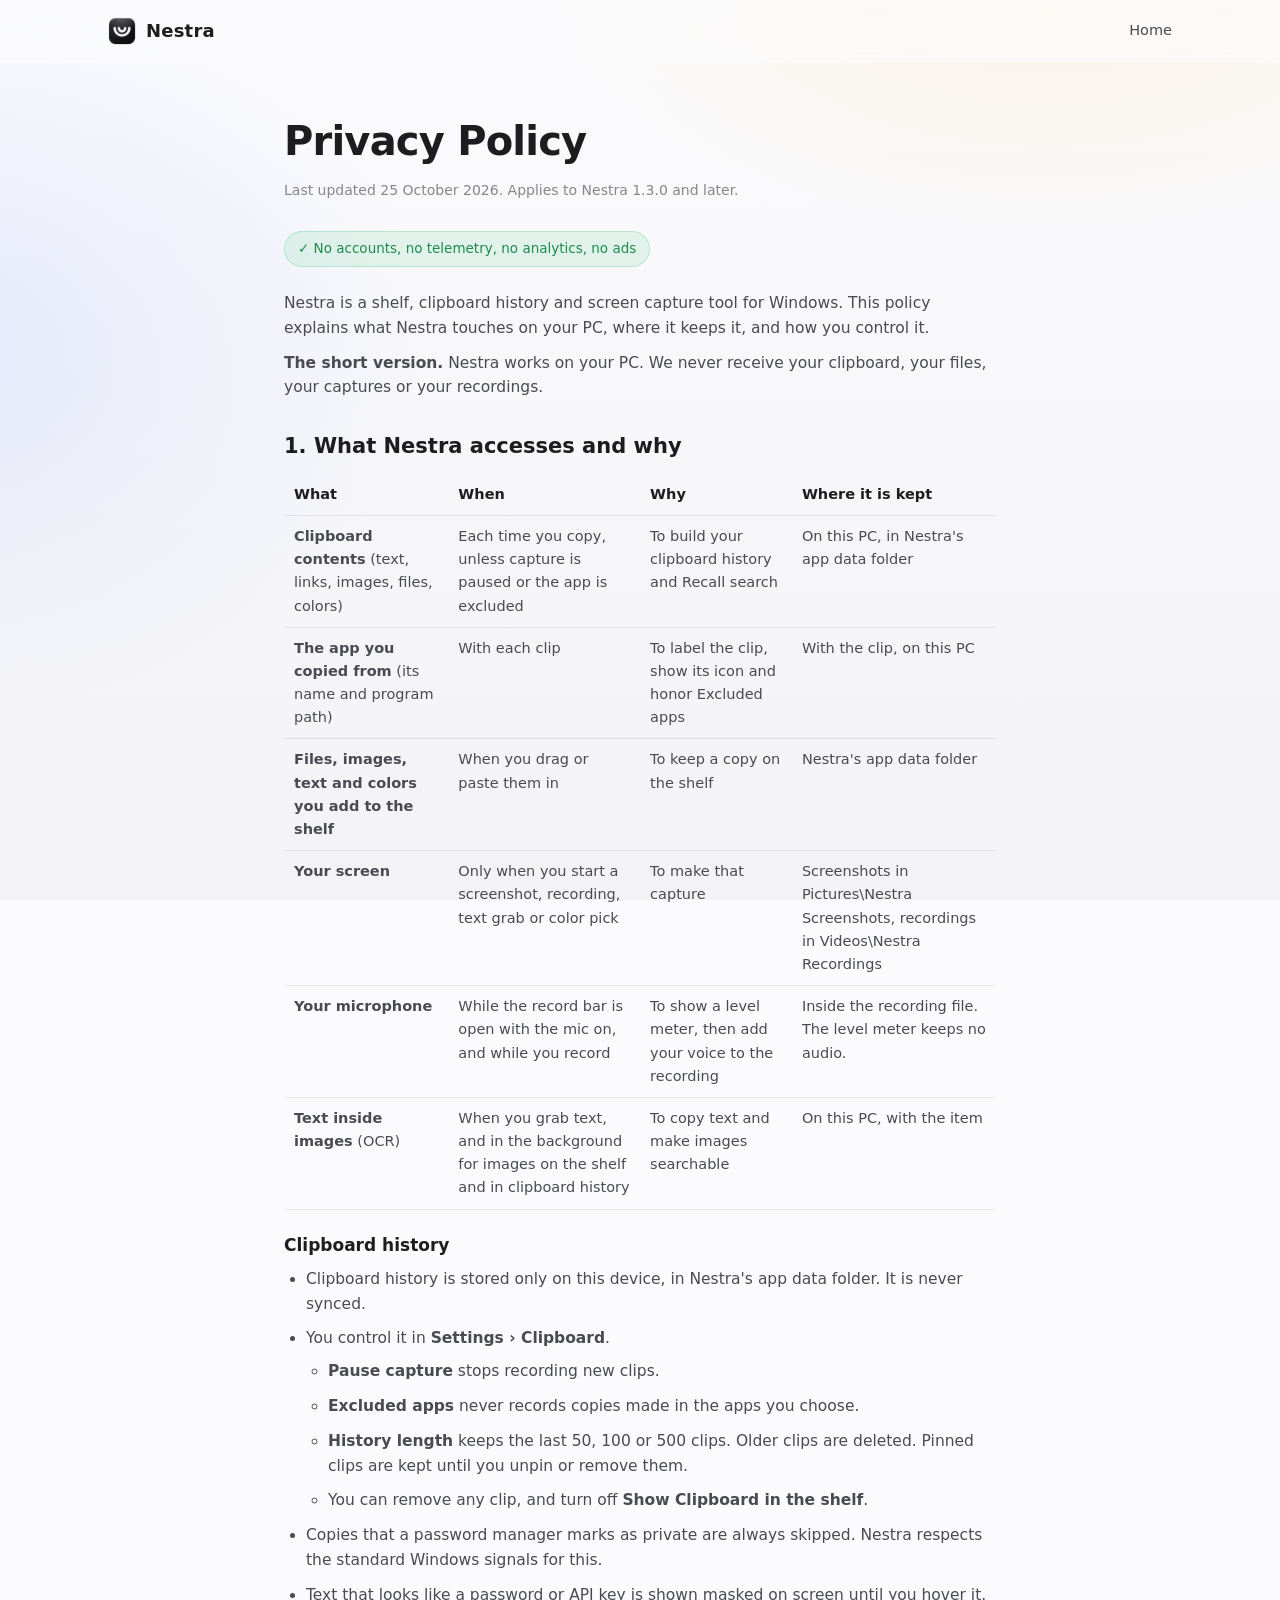
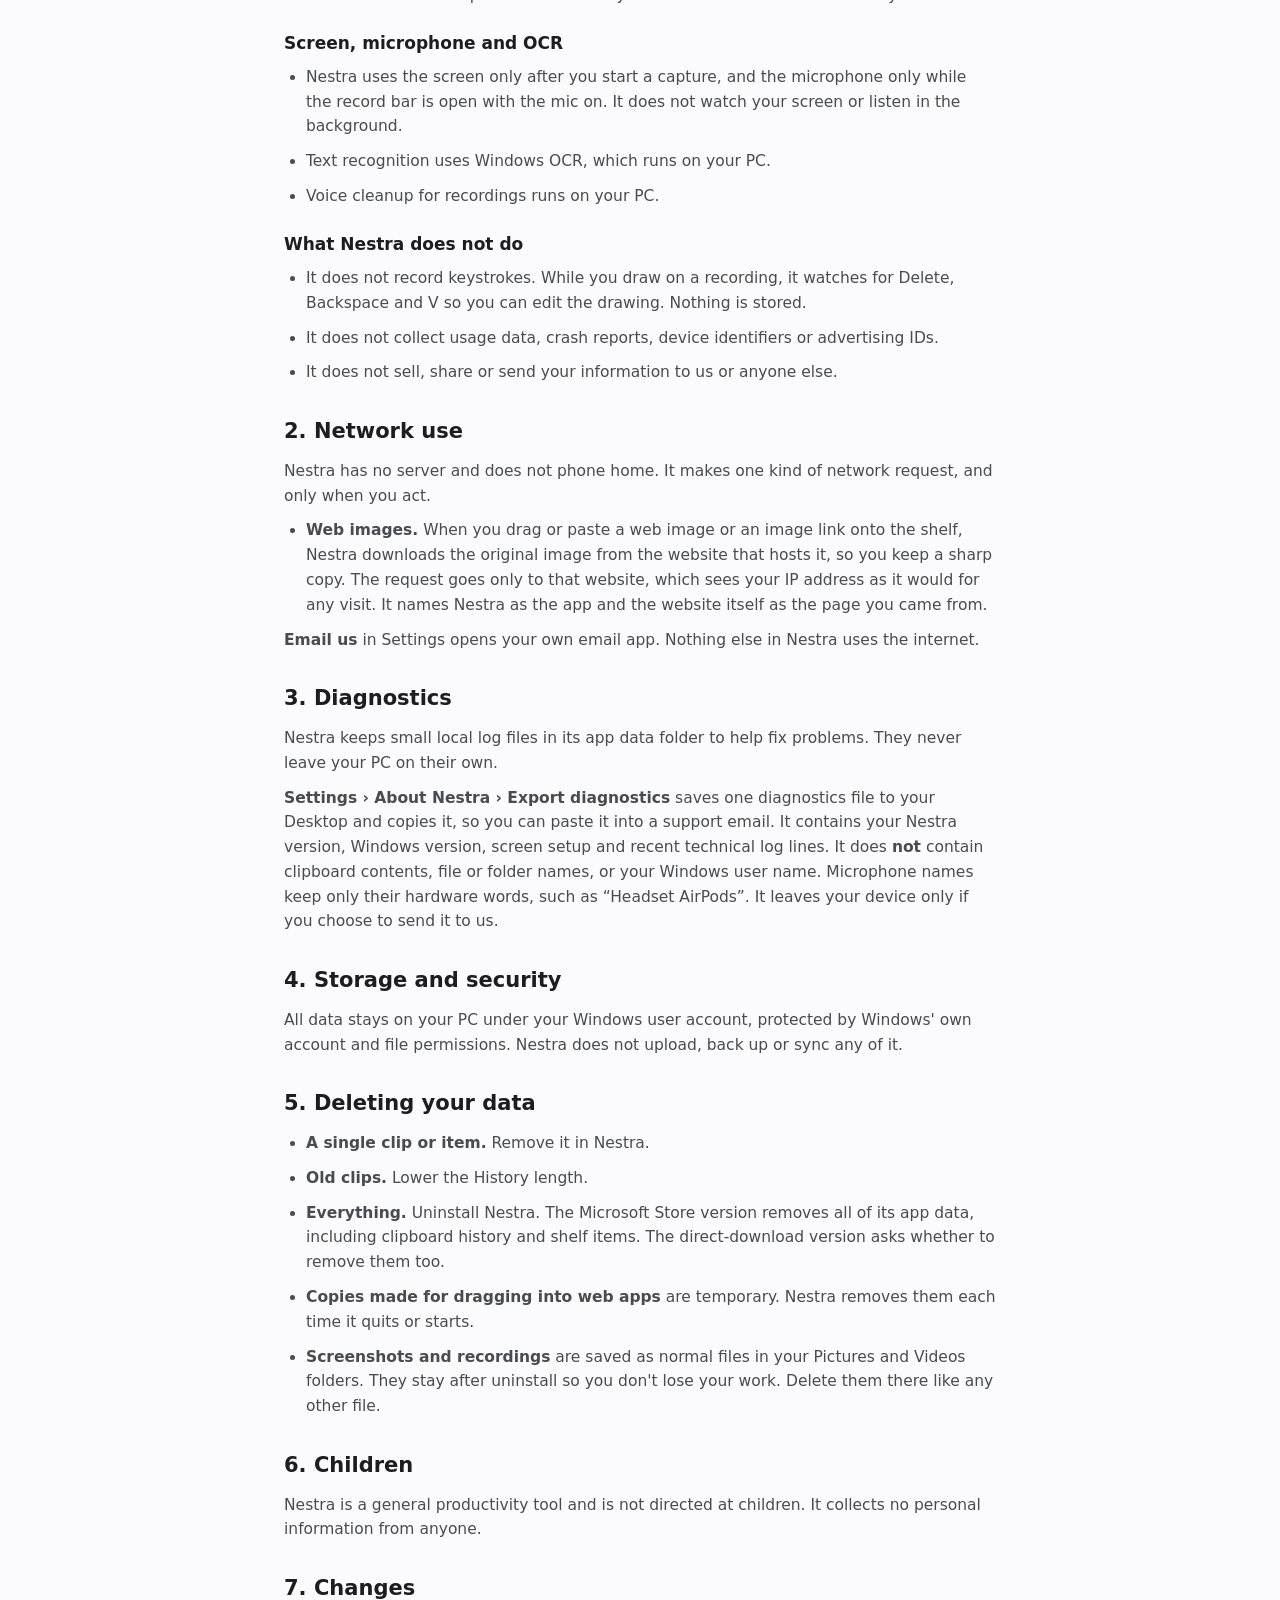
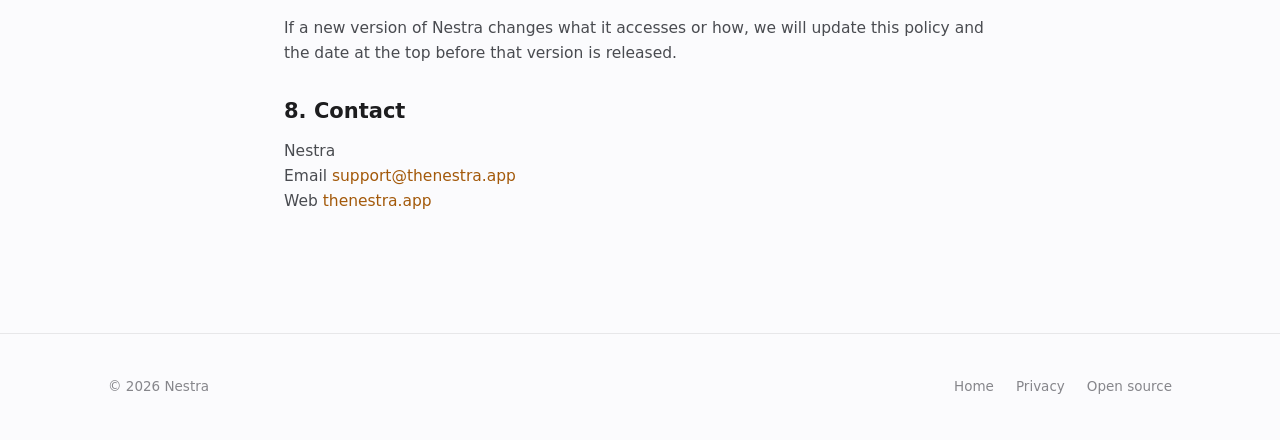
==== privacy.html @ 472afe2f "Nestra website: home, privacy and open source pages" ====
<!DOCTYPE html>
<html lang="en">
<head>
<meta charset="utf-8">
<meta name="viewport" content="width=device-width, initial-scale=1">
<title>Nestra Privacy Policy</title>
<meta name="description" content="Nestra works on your PC. No accounts, no telemetry, no analytics and no ads.">
<link rel="icon" href="favicon.ico">
<script>(function(){try{var t=localStorage.getItem('nestra-theme');if(!t)t=matchMedia('(prefers-color-scheme: light)').matches?'light':'dark';document.documentElement.setAttribute('data-theme',t);}catch(e){}})();</script>
<link rel="stylesheet" href="styles.css">
<style>
  .doc{max-width:760px;margin:0 auto;padding:46px 24px 80px}
  .doc h1{font-size:40px;letter-spacing:-.8px;margin-bottom:6px}
  .doc .updated{color:var(--ink-mute);font-size:14px;margin-bottom:30px}
  .doc h2{font-size:21px;margin:30px 0 10px;color:var(--ink)}
  .doc h3{font-size:17px;margin:22px 0 8px;color:var(--ink)}
  .doc p,.doc li{color:var(--ink-soft);font-size:15.5px;margin-bottom:10px}
  .doc ul{padding-left:22px}
  .doc ul ul{margin-top:8px}
  .doc code{background:var(--card-hi);padding:2px 6px;border-radius:5px;font-size:13.5px}
  .doc .pill{display:inline-block;background:rgba(84,201,138,.14);border:1px solid rgba(84,201,138,.3);
    color:var(--ok);padding:6px 13px;border-radius:999px;font-size:13.5px;margin-bottom:24px}
  .doc .tbl{overflow-x:auto;margin:6px 0 14px}
  .doc table{border-collapse:collapse;width:100%;min-width:560px;font-size:14.5px}
  .doc th,.doc td{text-align:left;vertical-align:top;padding:9px 10px;border-bottom:1px solid var(--card-brd);color:var(--ink-soft)}
  .doc th{color:var(--ink);font-weight:600}
  .doc a:not(.btn){color:var(--link)}
</style>
</head>
<body>
<div class="glow"></div>
<nav><div class="wrap"><a class="brand" href="index.html"><img src="nestra.png" alt="Nestra"> Nestra</a>
  <div class="links"><a href="index.html">Home</a></div></div></nav>

<main class="doc">
  <h1>Privacy Policy</h1>
  <div class="updated">Last updated 25 October 2026. Applies to Nestra 1.3.0 and later.</div>
  <span class="pill">✓ No accounts, no telemetry, no analytics, no ads</span>

  <p>Nestra is a shelf, clipboard history and screen capture tool
  for Windows. This policy explains what Nestra touches on your PC, where it keeps it, and how
  you control it.</p>

  <p><b>The short version.</b> Nestra works on your PC. We never receive your
  clipboard, your files, your captures or your recordings.</p>

  <h2>1. What Nestra accesses and why</h2>
  <div class="tbl"><table>
    <tr><th>What</th><th>When</th><th>Why</th><th>Where it is kept</th></tr>
    <tr><td><b>Clipboard contents</b> (text, links, images, files, colors)</td><td>Each time you copy, unless capture is paused or the app is excluded</td><td>To build your clipboard history and Recall search</td><td>On this PC, in Nestra's app data folder</td></tr>
    <tr><td><b>The app you copied from</b> (its name and program path)</td><td>With each clip</td><td>To label the clip, show its icon and honor Excluded apps</td><td>With the clip, on this PC</td></tr>
    <tr><td><b>Files, images, text and colors you add to the shelf</b></td><td>When you drag or paste them in</td><td>To keep a copy on the shelf</td><td>Nestra's app data folder</td></tr>
    <tr><td><b>Your screen</b></td><td>Only when you start a screenshot, recording, text grab or color pick</td><td>To make that capture</td><td>Screenshots in Pictures\Nestra Screenshots, recordings in Videos\Nestra Recordings</td></tr>
    <tr><td><b>Your microphone</b></td><td>While the record bar is open with the mic on, and while you record</td><td>To show a level meter, then add your voice to the recording</td><td>Inside the recording file. The level meter keeps no audio.</td></tr>
    <tr><td><b>Text inside images</b> (OCR)</td><td>When you grab text, and in the background for images on the shelf and in clipboard history</td><td>To copy text and make images searchable</td><td>On this PC, with the item</td></tr>
  </table></div>

  <h3>Clipboard history</h3>
  <ul>
    <li>Clipboard history is stored only on this device, in Nestra's app data folder. It is never synced.</li>
    <li>You control it in <b>Settings › Clipboard</b>.
      <ul>
        <li><b>Pause capture</b> stops recording new clips.</li>
        <li><b>Excluded apps</b> never records copies made in the apps you choose.</li>
        <li><b>History length</b> keeps the last 50, 100 or 500 clips. Older clips are deleted. Pinned clips are kept until you unpin or remove them.</li>
        <li>You can remove any clip, and turn off <b>Show Clipboard in the shelf</b>.</li>
      </ul>
    </li>
    <li>Copies that a password manager marks as private are always skipped. Nestra respects the standard Windows signals for this.</li>
    <li>Text that looks like a password or API key is shown masked on screen until you hover it.</li>
  </ul>

  <h3>Screen, microphone and OCR</h3>
  <ul>
    <li>Nestra uses the screen only after you start a capture, and the microphone only while the record bar is open with the mic on. It does not watch your screen or listen in the background.</li>
    <li>Text recognition uses Windows OCR, which runs on your PC.</li>
    <li>Voice cleanup for recordings runs on your PC.</li>
  </ul>

  <h3>What Nestra does not do</h3>
  <ul>
    <li>It does not record keystrokes. While you draw on a recording, it watches for Delete, Backspace and V so you can edit the drawing. Nothing is stored.</li>
    <li>It does not collect usage data, crash reports, device identifiers or advertising IDs.</li>
    <li>It does not sell, share or send your information to us or anyone else.</li>
  </ul>

  <h2>2. Network use</h2>
  <p>Nestra has no server and does not phone home. It makes one kind of network request, and only when you act.</p>
  <ul>
    <li><b>Web images.</b> When you drag or paste a web image or an image link onto the shelf, Nestra downloads the original image from the website that hosts it, so you keep a sharp copy. The request goes only to that website, which sees your IP address as it would for any visit. It names Nestra as the app and the website itself as the page you came from.</li>
  </ul>
  <p><b>Email us</b> in Settings opens your own email app. Nothing else in Nestra uses the internet.</p>

  <h2>3. Diagnostics</h2>
  <p>Nestra keeps small local log files in its app data folder to help fix problems. They never leave your PC on their own.</p>
  <p><b>Settings › About Nestra › Export diagnostics</b> saves one diagnostics file to your Desktop and copies it, so you can paste it into a support email. It contains your Nestra version, Windows version, screen setup and recent technical log lines. It does <b>not</b> contain clipboard contents, file or folder names, or your Windows user name. Microphone names keep only their hardware words, such as “Headset AirPods”. It leaves your device only if you choose to send it to us.</p>

  <h2>4. Storage and security</h2>
  <p>All data stays on your PC under your Windows user account, protected by Windows' own account and file permissions. Nestra does not upload, back up or sync any of it.</p>

  <h2>5. Deleting your data</h2>
  <ul>
    <li><b>A single clip or item.</b> Remove it in Nestra.</li>
    <li><b>Old clips.</b> Lower the History length.</li>
    <li><b>Everything.</b> Uninstall Nestra. The Microsoft Store version removes all of its app data, including clipboard history and shelf items. The direct-download version asks whether to remove them too.</li>
    <li><b>Copies made for dragging into web apps</b> are temporary. Nestra removes them each time it quits or starts.</li>
    <li><b>Screenshots and recordings</b> are saved as normal files in your Pictures and Videos folders. They stay after uninstall so you don't lose your work. Delete them there like any other file.</li>
  </ul>

  <h2>6. Children</h2>
  <p>Nestra is a general productivity tool and is not directed at children. It collects no personal information from anyone.</p>

  <h2>7. Changes</h2>
  <p>If a new version of Nestra changes what it accesses or how, we will update this policy and the date at the top before that version is released.</p>

  <h2>8. Contact</h2>
  <p>Nestra<br>
  Email <a href="mailto:support@thenestra.app">support@thenestra.app</a><br>
  Web <a href="https://thenestra.app">thenestra.app</a></p>
</main>

<footer><div class="wrap"><span>© 2026 Nestra</span>
  <div class="links"><a href="index.html">Home</a> <a href="privacy.html">Privacy</a> <a href="source.html">Open source</a></div></div></footer>
</body>
</html>
---- styles.css ----
/* Nestra · thenestra.app */
:root{
  --amber:#f3a826; --amber-hi:#ffb938; --amber-ink:#1f1400;
  --radius:20px; --max:1120px;
  --ease:cubic-bezier(.16,1,.3,1);
}
/* ---- DARK (default) ---- */
:root,[data-theme="dark"]{
  --bg:#0c0e12; --bg2:#15181f;
  --ink:#f2f4f8; --ink-soft:#aab1bf; --ink-mute:#767d8b;
  --card:rgba(255,255,255,.045); --card-brd:rgba(255,255,255,.09); --card-hi:rgba(255,255,255,.08);
  --nav:rgba(12,14,18,.6); --nav-brd:rgba(255,255,255,.07);
  --glass:rgba(255,255,255,.10); --glass-brd:rgba(255,255,255,.22);
  --blob:.55; --shadow:0 30px 70px rgba(0,0,0,.5);
  --toggle-bg:rgba(255,255,255,.08);
  --link:#ffb938; --ok:#7fe0a8;
}
/* ---- LIGHT ---- */
[data-theme="light"]{
  --bg:#fbfbfd; --bg2:#f3f3f6;
  --ink:#1d1d1f; --ink-soft:#494b50; --ink-mute:#86868b;
  --card:rgba(0,0,0,.022); --card-brd:rgba(0,0,0,.08); --card-hi:rgba(0,0,0,.04);
  --nav:rgba(251,251,253,.72); --nav-brd:rgba(0,0,0,.08);
  --glass:rgba(255,255,255,.55); --glass-brd:rgba(255,255,255,.85);
  --blob:.45; --shadow:0 30px 70px rgba(20,30,60,.18);
  --toggle-bg:rgba(0,0,0,.06);
  --link:#a3590a; --ok:#1d8a4f;
}
*{box-sizing:border-box;margin:0;padding:0}
html{scroll-behavior:smooth}
body{
  font-family:"Segoe UI Variable Display","Segoe UI",-apple-system,system-ui,sans-serif;
  background:var(--bg); color:var(--ink); line-height:1.6; -webkit-font-smoothing:antialiased;
  overflow-x:hidden; transition:background .5s var(--ease), color .5s var(--ease);
}
a{color:inherit;text-decoration:none}
.wrap{max-width:var(--max);margin:0 auto;padding:0 28px}

/* ambient color blobs */
body::after{content:"";position:fixed;inset:0;z-index:-1;pointer-events:none;
  transition:opacity .5s var(--ease);
  background:
   radial-gradient(900px 520px at 82% -8%,rgba(243,168,38,.13),transparent 60%),
   radial-gradient(820px 620px at -5% 38%,rgba(91,124,255,.12),transparent 60%),
   linear-gradient(180deg,var(--bg),var(--bg2))}

/* nav */
nav{position:sticky;top:0;z-index:50;backdrop-filter:blur(18px) saturate(160%);
  background:var(--nav);border-bottom:1px solid transparent;transition:.4s var(--ease)}
nav.scrolled{border-bottom-color:var(--nav-brd)}
nav .wrap{display:flex;align-items:center;gap:14px;height:62px}
.brand{display:flex;align-items:center;gap:10px;font-weight:680;font-size:18px;letter-spacing:.2px}
.brand img{width:28px;height:28px;border-radius:8px}
nav .links{margin-left:auto;display:flex;align-items:center;gap:24px}
nav .links a:not(.btn){color:var(--ink-soft);font-size:14.5px;transition:color .2s}
nav .links a:not(.btn):hover{color:var(--ink)}
.theme-toggle{width:38px;height:38px;border-radius:50%;border:1px solid var(--card-brd);
  background:var(--toggle-bg);cursor:pointer;display:flex;align-items:center;justify-content:center;
  color:var(--ink);transition:.25s var(--ease)}
.theme-toggle:hover{transform:rotate(18deg) scale(1.06)}
.theme-toggle svg{width:18px;height:18px}
[data-theme="dark"] .sun{display:none} [data-theme="light"] .moon{display:none}

.btn{display:inline-flex;align-items:center;gap:9px;border-radius:12px;padding:11px 19px;
  font-weight:640;font-size:14.5px;cursor:pointer;border:1px solid transparent;
  transition:transform .2s var(--ease),background .2s,box-shadow .25s}
.btn-amber{background:var(--amber);color:var(--amber-ink);box-shadow:0 8px 24px rgba(243,168,38,.28)}
.btn-amber:hover{background:var(--amber-hi);transform:translateY(-2px);box-shadow:0 12px 30px rgba(243,168,38,.4)}
.btn-ghost{background:var(--card-hi);color:var(--ink);border-color:var(--card-brd)}
.btn-ghost:hover{transform:translateY(-2px);background:var(--card-brd)}
.btn .store{font-size:18px}

/* scroll-reveal */
.reveal{opacity:0;transform:translateY(34px);
  transition:opacity .9s var(--ease),transform .9s var(--ease)}
.reveal.in{opacity:1;transform:none}
@media(prefers-reduced-motion:reduce){.reveal{opacity:1;transform:none;transition:none}}

/* hero */
.hero{padding:92px 0 70px;display:grid;grid-template-columns:1.05fr .95fr;gap:50px;align-items:center}
.tag{display:inline-flex;align-items:center;gap:8px;font-size:13px;color:var(--link);
  background:rgba(243,168,38,.12);border:1px solid rgba(243,168,38,.28);padding:6px 14px;border-radius:999px;margin-bottom:24px}
.hero h1{font-size:clamp(40px,6vw,68px);line-height:1.04;letter-spacing:-1.6px;font-weight:740}
.hero h1 em{font-style:normal;color:var(--amber-hi)}
.hero p.lead{margin:22px 0 32px;font-size:19px;color:var(--ink-soft);max-width:31ch}
.hero .cta{display:flex;gap:13px;flex-wrap:wrap;align-items:center}
.price-note{font-size:13.5px;color:var(--ink-mute);margin-top:18px}
.price-note b{color:var(--ink-soft);font-weight:600}

/* glass shelf mockup */
.stage{position:relative;display:flex;justify-content:center;transform:translateY(var(--py,0));will-change:transform}
.stage .blob{position:absolute;inset:-46px;border-radius:44px;z-index:0;
  background:linear-gradient(135deg,#ff7a59,#f3a826 42%,#5b7cff);filter:blur(42px);opacity:var(--blob)}
.shelf{position:relative;z-index:1;width:300px;border-radius:22px;padding:12px;
  background:var(--glass);backdrop-filter:blur(24px) saturate(150%);-webkit-backdrop-filter:blur(24px) saturate(150%);
  border:1px solid var(--glass-brd);box-shadow:var(--shadow);
  transform:perspective(1000px) rotateX(var(--rx,0deg)) rotateY(var(--ry,0deg));
  transition:transform .4s var(--ease)}
.shelf .head{display:flex;align-items:center;gap:8px;color:var(--ink);font-weight:600;font-size:14px;padding:4px 8px 12px;opacity:.92}
.shelf .head .grip{letter-spacing:-2px;opacity:.6}
.shelf .row{display:flex;align-items:center;gap:11px;padding:9px;border-radius:13px;margin-bottom:7px;
  background:var(--card-hi);border:1px solid var(--card-brd);transition:transform .3s var(--ease)}
.shelf:hover .row{transform:translatex(0)}
.shelf .row:last-child{margin-bottom:0}
.shelf .thumb{width:38px;height:38px;border-radius:10px;flex:0 0 auto;display:flex;align-items:center;justify-content:center;font-size:13px;font-weight:700;color:#fff}
.thumb.pdf{background:linear-gradient(135deg,#e8643c,#c33)}
.thumb.img{background:linear-gradient(135deg,#5b7cff,#9b6cff)}
.thumb.stk{background:linear-gradient(135deg,#2a2f3a,#3a4150);font-size:16px}
.thumb.note{background:linear-gradient(135deg,#f3a826,#e8893c);color:#2a1c00;font-size:17px}
.shelf .nm{color:var(--ink);font-size:13.5px;font-weight:600;line-height:1.25}
.shelf .sb{color:var(--ink-mute);font-size:11.5px}
.shelf .palette{display:flex;gap:7px;padding:11px 9px 5px}
.shelf .palette span{width:26px;height:26px;border-radius:9px;border:1px solid var(--glass-brd)}
.float{position:absolute;z-index:2;background:var(--bg);border:1px solid var(--card-brd);border-radius:13px;
  padding:9px 13px;font-size:12.5px;color:var(--ink-soft);box-shadow:0 14px 34px rgba(0,0,0,.22)}
.float b{color:var(--ink);font-weight:600}
.float.f1{top:2px;left:-22px;animation:bob 4s var(--ease) infinite}
.float.f2{bottom:14px;right:-26px;animation:bob 4.6s var(--ease) infinite .4s}
@keyframes bob{50%{transform:translateY(-9px)}}

/* sections */
section{padding:78px 0}
.eyebrow{color:var(--amber-hi);font-weight:650;font-size:13px;letter-spacing:1.6px;text-transform:uppercase}
.h2{font-size:clamp(30px,4vw,40px);letter-spacing:-.8px;font-weight:720;margin:10px 0 14px}
.sub{color:var(--ink-soft);font-size:17.5px;max-width:60ch}
.center{text-align:center;margin:0 auto}
.center .sub{margin-inline:auto}

/* big statement */
.statement{padding:120px 0;text-align:center}
.statement h2{font-size:clamp(34px,5.5vw,60px);line-height:1.08;letter-spacing:-1.4px;font-weight:740;max-width:16ch;margin:0 auto}
.statement h2 em{font-style:normal;color:var(--amber-hi)}

.grid{display:grid;grid-template-columns:repeat(3,1fr);gap:18px;margin-top:44px}
.feat{background:var(--card);border:1px solid var(--card-brd);border-radius:var(--radius);padding:26px;
  backdrop-filter:blur(8px);transition:transform .3s var(--ease),border-color .3s,background .3s}
.feat:hover{transform:translateY(-5px);border-color:var(--amber);background:var(--card-hi)}
.feat .ic{width:44px;height:44px;border-radius:12px;display:flex;align-items:center;justify-content:center;
  font-size:21px;margin-bottom:16px;background:rgba(243,168,38,.14);border:1px solid rgba(243,168,38,.26)}
.feat h3{font-size:18px;font-weight:660;margin-bottom:7px}
.feat p{color:var(--ink-soft);font-size:14.5px}

/* private band */
.band{background:linear-gradient(120deg,rgba(243,168,38,.12),rgba(91,124,255,.09));
  border:1px solid var(--card-brd);border-radius:26px;padding:54px;text-align:center}

/* pricing */
.price-card{max-width:450px;margin:44px auto 0;background:var(--card);border:1px solid var(--card-brd);
  border-radius:24px;padding:40px 36px;text-align:center;backdrop-filter:blur(10px);
  transition:transform .3s var(--ease),box-shadow .3s}
.price-card:hover{transform:translateY(-4px);box-shadow:var(--shadow)}
.price-card .once{color:var(--amber-hi);font-weight:600;margin-bottom:4px}
.price-card .amt{font-size:60px;font-weight:780;letter-spacing:-2px}
.price-card ul{list-style:none;text-align:left;margin:24px auto 28px;max-width:290px;display:grid;gap:12px}
.price-card li{display:flex;gap:11px;color:var(--ink-soft);font-size:15px}
.price-card li::before{content:"✓";color:var(--amber-hi);font-weight:800}

/* footer */
footer{border-top:1px solid var(--card-brd);padding:42px 0;margin-top:30px}
footer .wrap{display:flex;align-items:center;gap:16px;flex-wrap:wrap;color:var(--ink-mute);font-size:13.5px}
footer .links{margin-left:auto;display:flex;gap:22px}
footer a:hover{color:var(--ink)}
.legal{margin-top:10px;color:var(--ink-mute);font-size:12.5px}

@media(max-width:880px){
  .hero{grid-template-columns:1fr;gap:56px;padding-top:56px}
  .grid{grid-template-columns:1fr}
  nav .links a:not(.btn):not(.theme-toggle){display:none}
}
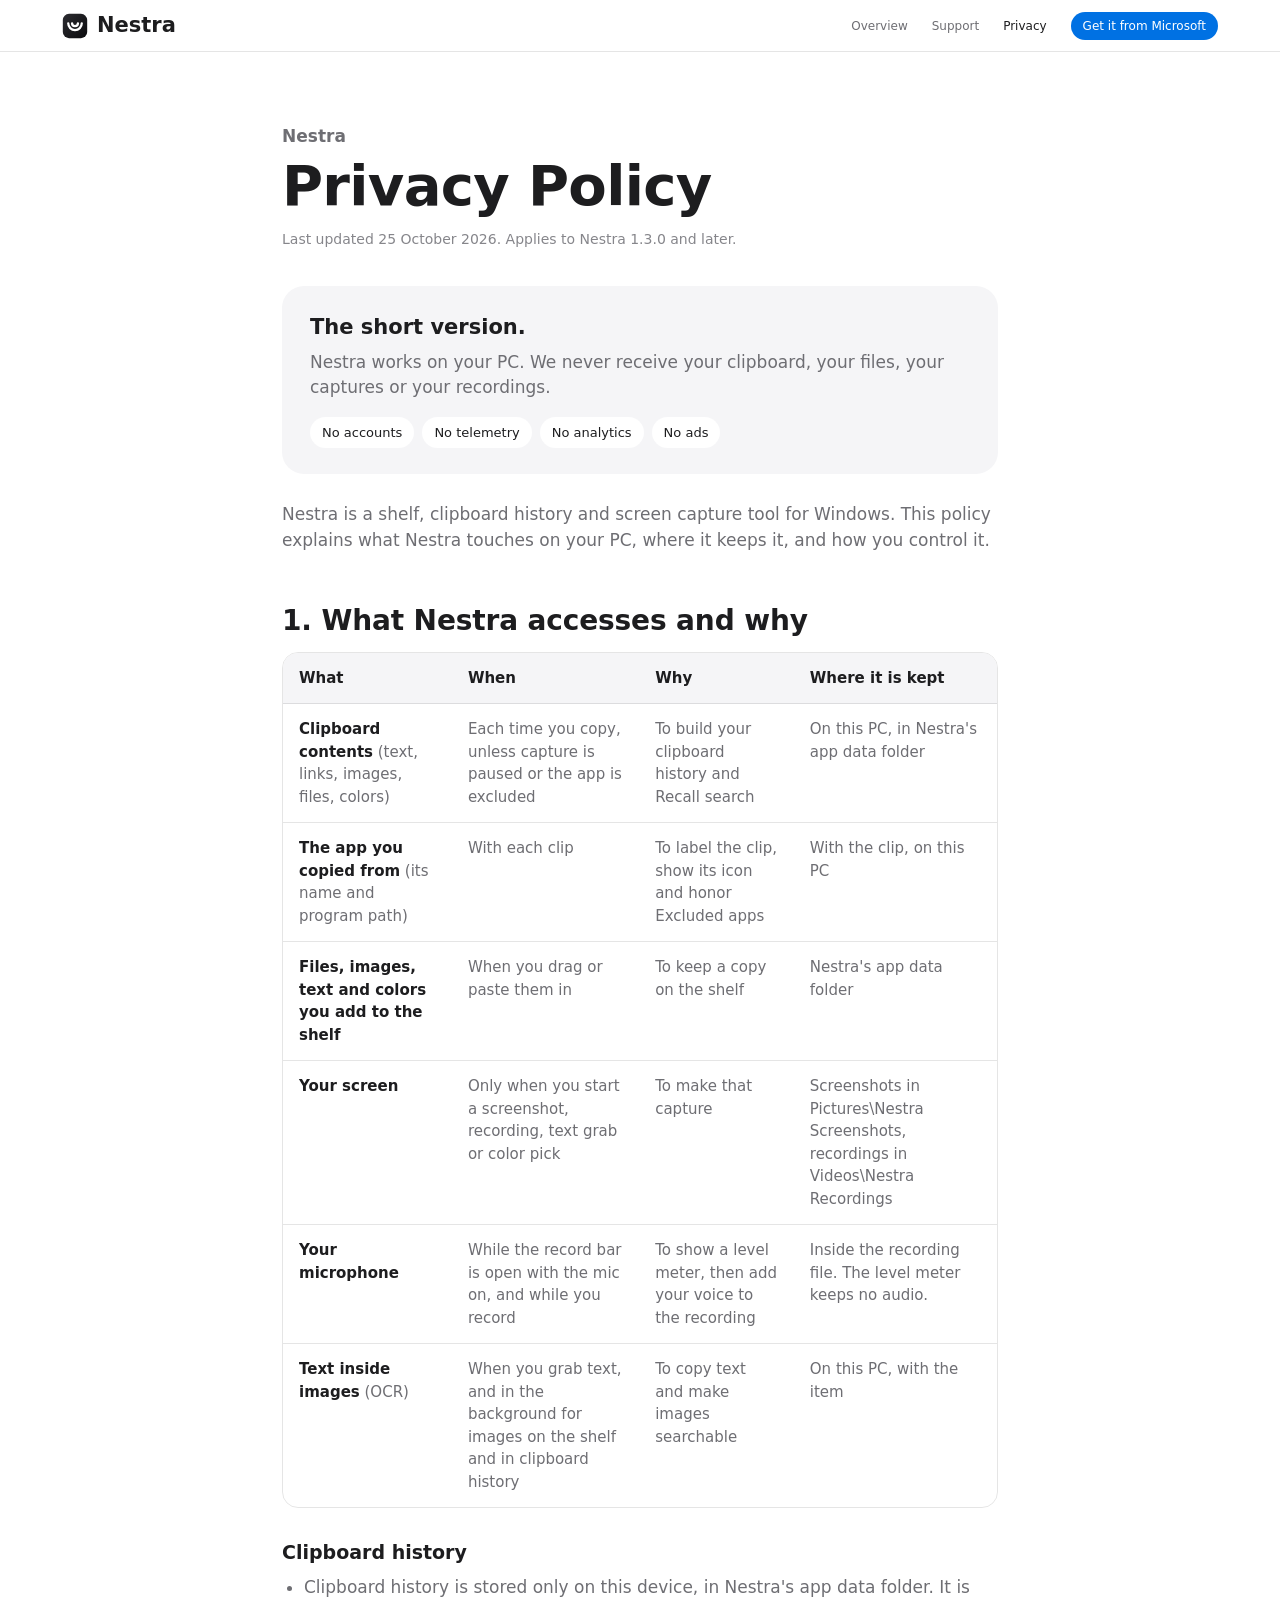
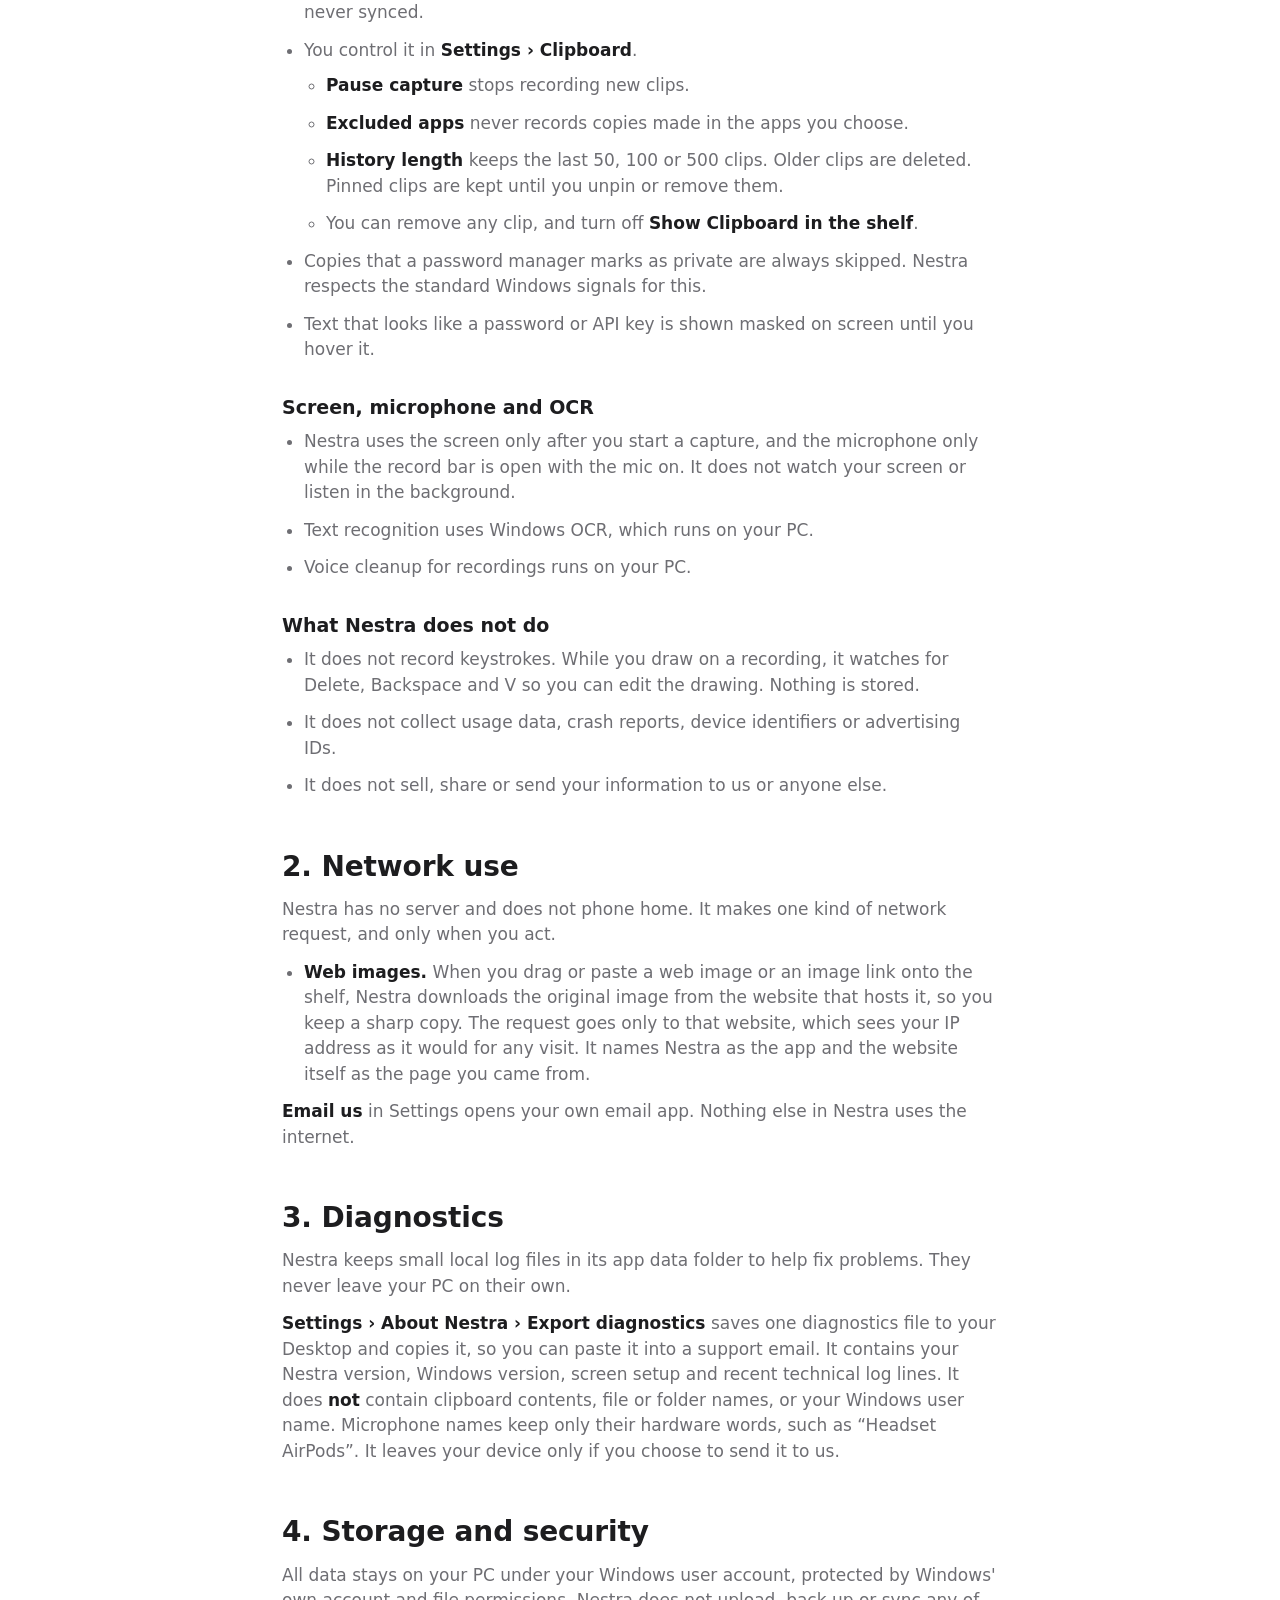
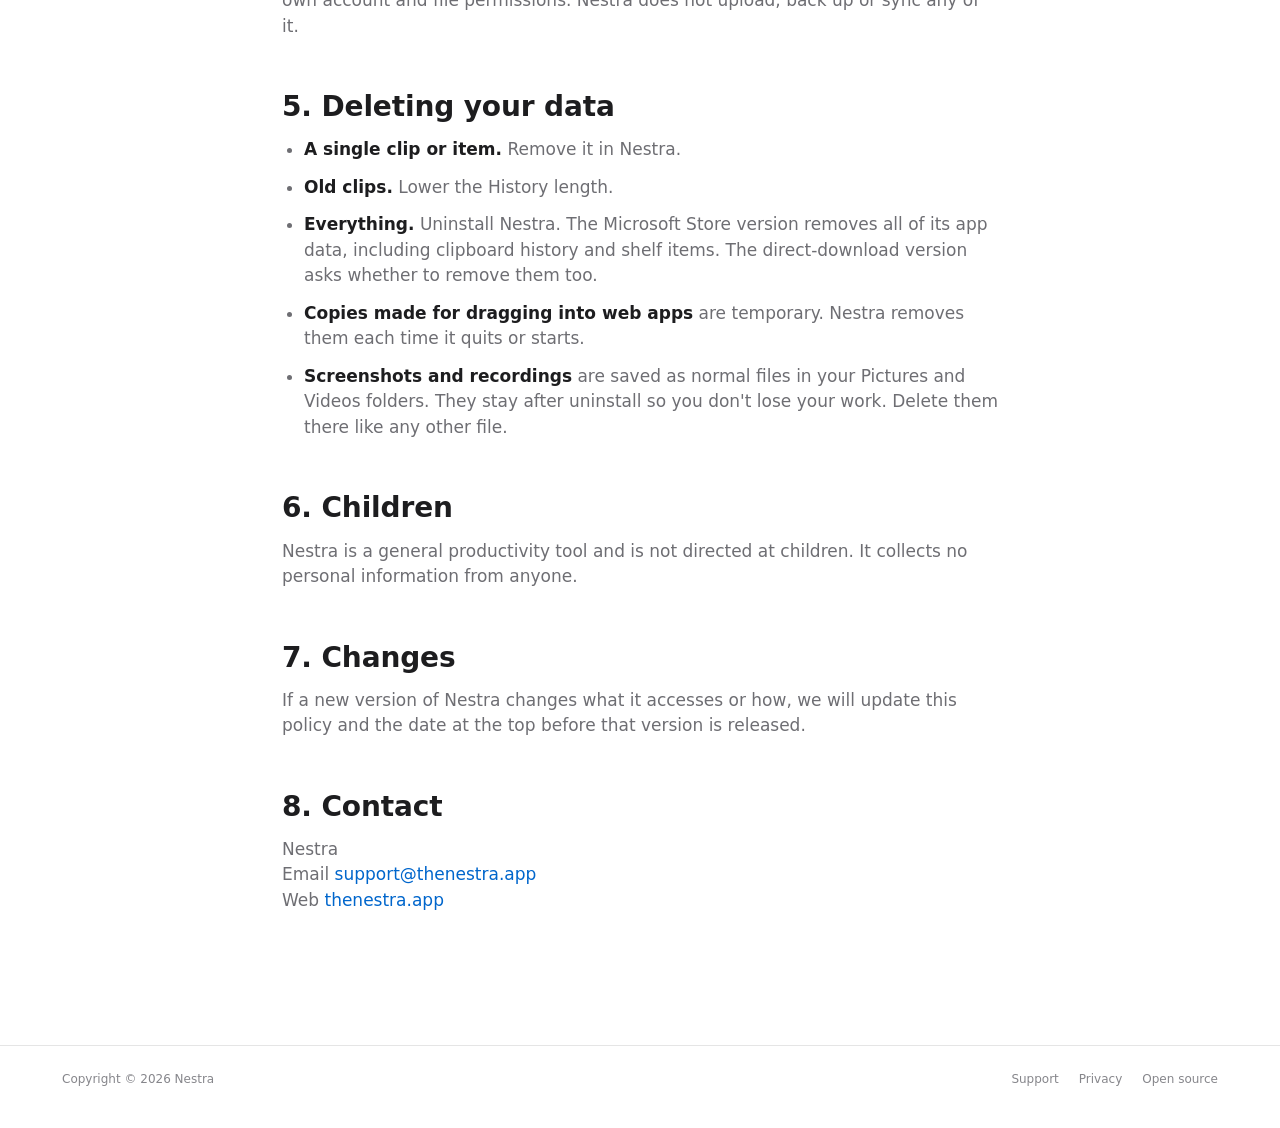
==== commit bb12823b: "New homepage, Support page and refreshed site pages" ====
--- a/privacy.html
+++ b/privacy.html
@@ -1,125 +1,111 @@
-<!DOCTYPE html>
-<html lang="en">
-<head>
-<meta charset="utf-8">
-<meta name="viewport" content="width=device-width, initial-scale=1">
-<title>Nestra Privacy Policy</title>
-<meta name="description" content="Nestra works on your PC. No accounts, no telemetry, no analytics and no ads.">
-<link rel="icon" href="favicon.ico">
-<script>(function(){try{var t=localStorage.getItem('nestra-theme');if(!t)t=matchMedia('(prefers-color-scheme: light)').matches?'light':'dark';document.documentElement.setAttribute('data-theme',t);}catch(e){}})();</script>
-<link rel="stylesheet" href="styles.css">
-<style>
-  .doc{max-width:760px;margin:0 auto;padding:46px 24px 80px}
-  .doc h1{font-size:40px;letter-spacing:-.8px;margin-bottom:6px}
-  .doc .updated{color:var(--ink-mute);font-size:14px;margin-bottom:30px}
-  .doc h2{font-size:21px;margin:30px 0 10px;color:var(--ink)}
-  .doc h3{font-size:17px;margin:22px 0 8px;color:var(--ink)}
-  .doc p,.doc li{color:var(--ink-soft);font-size:15.5px;margin-bottom:10px}
-  .doc ul{padding-left:22px}
-  .doc ul ul{margin-top:8px}
-  .doc code{background:var(--card-hi);padding:2px 6px;border-radius:5px;font-size:13.5px}
-  .doc .pill{display:inline-block;background:rgba(84,201,138,.14);border:1px solid rgba(84,201,138,.3);
-    color:var(--ok);padding:6px 13px;border-radius:999px;font-size:13.5px;margin-bottom:24px}
-  .doc .tbl{overflow-x:auto;margin:6px 0 14px}
-  .doc table{border-collapse:collapse;width:100%;min-width:560px;font-size:14.5px}
-  .doc th,.doc td{text-align:left;vertical-align:top;padding:9px 10px;border-bottom:1px solid var(--card-brd);color:var(--ink-soft)}
-  .doc th{color:var(--ink);font-weight:600}
-  .doc a:not(.btn){color:var(--link)}
-</style>
-</head>
-<body>
-<div class="glow"></div>
-<nav><div class="wrap"><a class="brand" href="index.html"><img src="nestra.png" alt="Nestra"> Nestra</a>
-  <div class="links"><a href="index.html">Home</a></div></div></nav>
-
-<main class="doc">
-  <h1>Privacy Policy</h1>
-  <div class="updated">Last updated 25 October 2026. Applies to Nestra 1.3.0 and later.</div>
-  <span class="pill">✓ No accounts, no telemetry, no analytics, no ads</span>
-
-  <p>Nestra is a shelf, clipboard history and screen capture tool
-  for Windows. This policy explains what Nestra touches on your PC, where it keeps it, and how
-  you control it.</p>
-
-  <p><b>The short version.</b> Nestra works on your PC. We never receive your
-  clipboard, your files, your captures or your recordings.</p>
-
-  <h2>1. What Nestra accesses and why</h2>
-  <div class="tbl"><table>
-    <tr><th>What</th><th>When</th><th>Why</th><th>Where it is kept</th></tr>
-    <tr><td><b>Clipboard contents</b> (text, links, images, files, colors)</td><td>Each time you copy, unless capture is paused or the app is excluded</td><td>To build your clipboard history and Recall search</td><td>On this PC, in Nestra's app data folder</td></tr>
-    <tr><td><b>The app you copied from</b> (its name and program path)</td><td>With each clip</td><td>To label the clip, show its icon and honor Excluded apps</td><td>With the clip, on this PC</td></tr>
-    <tr><td><b>Files, images, text and colors you add to the shelf</b></td><td>When you drag or paste them in</td><td>To keep a copy on the shelf</td><td>Nestra's app data folder</td></tr>
-    <tr><td><b>Your screen</b></td><td>Only when you start a screenshot, recording, text grab or color pick</td><td>To make that capture</td><td>Screenshots in Pictures\Nestra Screenshots, recordings in Videos\Nestra Recordings</td></tr>
-    <tr><td><b>Your microphone</b></td><td>While the record bar is open with the mic on, and while you record</td><td>To show a level meter, then add your voice to the recording</td><td>Inside the recording file. The level meter keeps no audio.</td></tr>
-    <tr><td><b>Text inside images</b> (OCR)</td><td>When you grab text, and in the background for images on the shelf and in clipboard history</td><td>To copy text and make images searchable</td><td>On this PC, with the item</td></tr>
-  </table></div>
-
-  <h3>Clipboard history</h3>
-  <ul>
-    <li>Clipboard history is stored only on this device, in Nestra's app data folder. It is never synced.</li>
-    <li>You control it in <b>Settings › Clipboard</b>.
-      <ul>
-        <li><b>Pause capture</b> stops recording new clips.</li>
-        <li><b>Excluded apps</b> never records copies made in the apps you choose.</li>
-        <li><b>History length</b> keeps the last 50, 100 or 500 clips. Older clips are deleted. Pinned clips are kept until you unpin or remove them.</li>
-        <li>You can remove any clip, and turn off <b>Show Clipboard in the shelf</b>.</li>
-      </ul>
-    </li>
-    <li>Copies that a password manager marks as private are always skipped. Nestra respects the standard Windows signals for this.</li>
-    <li>Text that looks like a password or API key is shown masked on screen until you hover it.</li>
-  </ul>
-
-  <h3>Screen, microphone and OCR</h3>
-  <ul>
-    <li>Nestra uses the screen only after you start a capture, and the microphone only while the record bar is open with the mic on. It does not watch your screen or listen in the background.</li>
-    <li>Text recognition uses Windows OCR, which runs on your PC.</li>
-    <li>Voice cleanup for recordings runs on your PC.</li>
-  </ul>
-
-  <h3>What Nestra does not do</h3>
-  <ul>
-    <li>It does not record keystrokes. While you draw on a recording, it watches for Delete, Backspace and V so you can edit the drawing. Nothing is stored.</li>
-    <li>It does not collect usage data, crash reports, device identifiers or advertising IDs.</li>
-    <li>It does not sell, share or send your information to us or anyone else.</li>
-  </ul>
-
-  <h2>2. Network use</h2>
-  <p>Nestra has no server and does not phone home. It makes one kind of network request, and only when you act.</p>
-  <ul>
-    <li><b>Web images.</b> When you drag or paste a web image or an image link onto the shelf, Nestra downloads the original image from the website that hosts it, so you keep a sharp copy. The request goes only to that website, which sees your IP address as it would for any visit. It names Nestra as the app and the website itself as the page you came from.</li>
-  </ul>
-  <p><b>Email us</b> in Settings opens your own email app. Nothing else in Nestra uses the internet.</p>
-
-  <h2>3. Diagnostics</h2>
-  <p>Nestra keeps small local log files in its app data folder to help fix problems. They never leave your PC on their own.</p>
-  <p><b>Settings › About Nestra › Export diagnostics</b> saves one diagnostics file to your Desktop and copies it, so you can paste it into a support email. It contains your Nestra version, Windows version, screen setup and recent technical log lines. It does <b>not</b> contain clipboard contents, file or folder names, or your Windows user name. Microphone names keep only their hardware words, such as “Headset AirPods”. It leaves your device only if you choose to send it to us.</p>
-
-  <h2>4. Storage and security</h2>
-  <p>All data stays on your PC under your Windows user account, protected by Windows' own account and file permissions. Nestra does not upload, back up or sync any of it.</p>
-
-  <h2>5. Deleting your data</h2>
-  <ul>
-    <li><b>A single clip or item.</b> Remove it in Nestra.</li>
-    <li><b>Old clips.</b> Lower the History length.</li>
-    <li><b>Everything.</b> Uninstall Nestra. The Microsoft Store version removes all of its app data, including clipboard history and shelf items. The direct-download version asks whether to remove them too.</li>
-    <li><b>Copies made for dragging into web apps</b> are temporary. Nestra removes them each time it quits or starts.</li>
-    <li><b>Screenshots and recordings</b> are saved as normal files in your Pictures and Videos folders. They stay after uninstall so you don't lose your work. Delete them there like any other file.</li>
-  </ul>
-
-  <h2>6. Children</h2>
-  <p>Nestra is a general productivity tool and is not directed at children. It collects no personal information from anyone.</p>
-
-  <h2>7. Changes</h2>
-  <p>If a new version of Nestra changes what it accesses or how, we will update this policy and the date at the top before that version is released.</p>
-
-  <h2>8. Contact</h2>
-  <p>Nestra<br>
-  Email <a href="mailto:support@thenestra.app">support@thenestra.app</a><br>
-  Web <a href="https://thenestra.app">thenestra.app</a></p>
-</main>
-
-<footer><div class="wrap"><span>© 2026 Nestra</span>
-  <div class="links"><a href="index.html">Home</a> <a href="privacy.html">Privacy</a> <a href="source.html">Open source</a></div></div></footer>
-</body>
-</html>
+<!DOCTYPE html>
+<html lang="en">
+<head>
+<meta charset="utf-8">
+<meta name="viewport" content="width=device-width, initial-scale=1">
+<title>Nestra Privacy Policy</title>
+<meta name="description" content="What Nestra touches on your PC, where it keeps it, and how you control it. No accounts, no telemetry, no ads.">
+<link rel="icon" href="favicon.ico">
+<script>(function(){try{var t=localStorage.getItem('nestra-theme');if(t)document.documentElement.setAttribute('data-theme',t);}catch(e){}})();</script>
+<link rel="stylesheet" href="site.css">
+</head>
+<body>
+<nav><div class="wide">
+  <a class="brand" href="./"><img src="nestra-icon.svg" alt="">Nestra</a>
+  <div class="links"><a href="./">Overview</a><a href="support.html">Support</a><a href="privacy.html" class="on">Privacy</a></div>
+  <a class="pill" href="#" data-store>Get it from Microsoft</a>
+</div></nav>
+
+<main class="doc">
+  <div class="eyebrow">Nestra</div>
+  <h1>Privacy Policy</h1>
+  <div class="updated">Last updated 25 October 2026. Applies to Nestra 1.3.0 and later.</div>
+
+  <div class="summary">
+    <b>The short version.</b>
+    <p>Nestra works on your PC. We never receive your clipboard, your files, your captures or your recordings.</p>
+    <div class="chips"><span>No accounts</span><span>No telemetry</span><span>No analytics</span><span>No ads</span></div>
+  </div>
+
+  <p style="margin-top:28px">Nestra is a shelf, clipboard history and screen capture tool for Windows. This policy explains what Nestra touches on your PC, where it keeps it, and how you control it.</p>
+
+  <h2>1. What Nestra accesses and why</h2>
+  <div class="tbl"><table>
+    <tr><th>What</th><th>When</th><th>Why</th><th>Where it is kept</th></tr>
+    <tr><td><b>Clipboard contents</b> (text, links, images, files, colors)</td><td>Each time you copy, unless capture is paused or the app is excluded</td><td>To build your clipboard history and Recall search</td><td>On this PC, in Nestra's app data folder</td></tr>
+    <tr><td><b>The app you copied from</b> (its name and program path)</td><td>With each clip</td><td>To label the clip, show its icon and honor Excluded apps</td><td>With the clip, on this PC</td></tr>
+    <tr><td><b>Files, images, text and colors you add to the shelf</b></td><td>When you drag or paste them in</td><td>To keep a copy on the shelf</td><td>Nestra's app data folder</td></tr>
+    <tr><td><b>Your screen</b></td><td>Only when you start a screenshot, recording, text grab or color pick</td><td>To make that capture</td><td>Screenshots in Pictures\Nestra Screenshots, recordings in Videos\Nestra Recordings</td></tr>
+    <tr><td><b>Your microphone</b></td><td>While the record bar is open with the mic on, and while you record</td><td>To show a level meter, then add your voice to the recording</td><td>Inside the recording file. The level meter keeps no audio.</td></tr>
+    <tr><td><b>Text inside images</b> (OCR)</td><td>When you grab text, and in the background for images on the shelf and in clipboard history</td><td>To copy text and make images searchable</td><td>On this PC, with the item</td></tr>
+  </table></div>
+
+  <h3>Clipboard history</h3>
+  <ul>
+    <li>Clipboard history is stored only on this device, in Nestra's app data folder. It is never synced.</li>
+    <li>You control it in <b>Settings › Clipboard</b>.
+      <ul>
+        <li><b>Pause capture</b> stops recording new clips.</li>
+        <li><b>Excluded apps</b> never records copies made in the apps you choose.</li>
+        <li><b>History length</b> keeps the last 50, 100 or 500 clips. Older clips are deleted. Pinned clips are kept until you unpin or remove them.</li>
+        <li>You can remove any clip, and turn off <b>Show Clipboard in the shelf</b>.</li>
+      </ul>
+    </li>
+    <li>Copies that a password manager marks as private are always skipped. Nestra respects the standard Windows signals for this.</li>
+    <li>Text that looks like a password or API key is shown masked on screen until you hover it.</li>
+  </ul>
+
+  <h3>Screen, microphone and OCR</h3>
+  <ul>
+    <li>Nestra uses the screen only after you start a capture, and the microphone only while the record bar is open with the mic on. It does not watch your screen or listen in the background.</li>
+    <li>Text recognition uses Windows OCR, which runs on your PC.</li>
+    <li>Voice cleanup for recordings runs on your PC.</li>
+  </ul>
+
+  <h3>What Nestra does not do</h3>
+  <ul>
+    <li>It does not record keystrokes. While you draw on a recording, it watches for Delete, Backspace and V so you can edit the drawing. Nothing is stored.</li>
+    <li>It does not collect usage data, crash reports, device identifiers or advertising IDs.</li>
+    <li>It does not sell, share or send your information to us or anyone else.</li>
+  </ul>
+
+  <h2>2. Network use</h2>
+  <p>Nestra has no server and does not phone home. It makes one kind of network request, and only when you act.</p>
+  <ul>
+    <li><b>Web images.</b> When you drag or paste a web image or an image link onto the shelf, Nestra downloads the original image from the website that hosts it, so you keep a sharp copy. The request goes only to that website, which sees your IP address as it would for any visit. It names Nestra as the app and the website itself as the page you came from.</li>
+  </ul>
+  <p><b>Email us</b> in Settings opens your own email app. Nothing else in Nestra uses the internet.</p>
+
+  <h2 id="diagnostics">3. Diagnostics</h2>
+  <p>Nestra keeps small local log files in its app data folder to help fix problems. They never leave your PC on their own.</p>
+  <p><b>Settings › About Nestra › Export diagnostics</b> saves one diagnostics file to your Desktop and copies it, so you can paste it into a support email. It contains your Nestra version, Windows version, screen setup and recent technical log lines. It does <b>not</b> contain clipboard contents, file or folder names, or your Windows user name. Microphone names keep only their hardware words, such as “Headset AirPods”. It leaves your device only if you choose to send it to us.</p>
+
+  <h2>4. Storage and security</h2>
+  <p>All data stays on your PC under your Windows user account, protected by Windows' own account and file permissions. Nestra does not upload, back up or sync any of it.</p>
+
+  <h2>5. Deleting your data</h2>
+  <ul>
+    <li><b>A single clip or item.</b> Remove it in Nestra.</li>
+    <li><b>Old clips.</b> Lower the History length.</li>
+    <li><b>Everything.</b> Uninstall Nestra. The Microsoft Store version removes all of its app data, including clipboard history and shelf items. The direct-download version asks whether to remove them too.</li>
+    <li><b>Copies made for dragging into web apps</b> are temporary. Nestra removes them each time it quits or starts.</li>
+    <li><b>Screenshots and recordings</b> are saved as normal files in your Pictures and Videos folders. They stay after uninstall so you don't lose your work. Delete them there like any other file.</li>
+  </ul>
+
+  <h2>6. Children</h2>
+  <p>Nestra is a general productivity tool and is not directed at children. It collects no personal information from anyone.</p>
+
+  <h2>7. Changes</h2>
+  <p>If a new version of Nestra changes what it accesses or how, we will update this policy and the date at the top before that version is released.</p>
+
+  <h2>8. Contact</h2>
+  <p>Nestra<br>Email <a href="mailto:support@thenestra.app">support@thenestra.app</a><br>Web <a href="https://thenestra.app">thenestra.app</a></p>
+</main>
+
+<footer><div class="wide">
+  <span>Copyright © 2026 Nestra</span>
+  <div class="links"><a href="support.html">Support</a><a href="privacy.html">Privacy</a><a href="source.html">Open source</a></div>
+</div></footer>
+<script src="site.js"></script>
+</body>
+</html>
--- a/site.css
+++ b/site.css
@@ -0,0 +1,102 @@
+/* Nestra · thenestra.app · shared style for the inner pages (privacy, support, open source, 404).
+   Same tokens as the homepage: Apple-calm type, 28 px cards, light and dark. */
+:root{
+  --bg:#fff; --bg2:#f5f5f7; --ink:#1d1d1f; --ink2:#6e6e73; --ink3:#86868b; --line:rgba(0,0,0,.1);
+  --card:#fff; --blue:#0066cc; --pill:#0071e3; --nav:rgba(255,255,255,.8); --ok:#1d8a4f;
+  --font:"Segoe UI Variable Display","SF Pro Display","Segoe UI",system-ui,-apple-system,sans-serif;
+  --text:"Segoe UI Variable Text","SF Pro Text","Segoe UI",system-ui,-apple-system,sans-serif;
+  --ease:cubic-bezier(.22,1,.36,1);
+}
+@media (prefers-color-scheme: dark){:root:not([data-theme="light"]){
+  --bg:#000; --bg2:#141416; --ink:#f5f5f7; --ink2:#a1a1a6; --ink3:#86868b; --line:rgba(255,255,255,.14);
+  --card:#1c1c1e; --blue:#2997ff; --nav:rgba(0,0,0,.72); --ok:#4cd28a;}}
+:root[data-theme="dark"]{
+  --bg:#000; --bg2:#141416; --ink:#f5f5f7; --ink2:#a1a1a6; --ink3:#86868b; --line:rgba(255,255,255,.14);
+  --card:#1c1c1e; --blue:#2997ff; --nav:rgba(0,0,0,.72); --ok:#4cd28a;}
+*{box-sizing:border-box;margin:0;padding:0}
+html{scroll-behavior:smooth}
+body{font-family:var(--text);background:var(--bg);color:var(--ink);-webkit-font-smoothing:antialiased;line-height:1.5;font-size:17px}
+a{color:var(--blue);text-decoration:none} a:hover{text-decoration:underline}
+img{display:block;max-width:100%}
+.wide{max-width:1200px;margin:0 auto;padding:0 22px}
+
+nav{position:sticky;top:0;z-index:50;height:52px;background:var(--nav);
+  backdrop-filter:saturate(180%) blur(20px);-webkit-backdrop-filter:saturate(180%) blur(20px);border-bottom:1px solid var(--line)}
+nav .wide{height:100%;display:flex;align-items:center;gap:24px}
+.brand{display:flex;align-items:center;gap:9px;font-family:var(--font);font-size:21px;font-weight:600;color:var(--ink)}
+.brand:hover{text-decoration:none}
+.brand img{width:26px;height:26px}
+nav .links{margin-left:auto;display:flex;gap:24px;font-size:12px}
+nav .links a{color:var(--ink2)} nav .links a:hover{color:var(--ink);text-decoration:none}
+nav .links a.on{color:var(--ink)}
+.pill{display:inline-flex;align-items:center;justify-content:center;border-radius:980px;background:var(--pill);color:#fff;font-size:12px;padding:0 12px;height:28px}
+.pill:hover{text-decoration:none;background:#0077ed}
+.pill.big{font-size:17px;padding:0 22px;height:45px}
+
+/* document pages (privacy, open source) */
+.doc{max-width:760px;margin:0 auto;padding:72px 22px 120px}
+.doc .eyebrow{font-family:var(--font);font-size:17px;font-weight:600;color:var(--ink2)}
+.doc h1{font-family:var(--font);font-size:clamp(40px,6vw,56px);line-height:1.07;letter-spacing:-.012em;font-weight:600;margin-top:6px}
+.doc .updated{color:var(--ink3);font-size:14px;margin-top:14px}
+.doc .summary{background:var(--bg2);border-radius:22px;padding:26px 28px;margin:36px 0 8px}
+.doc .summary b{display:block;font-family:var(--font);font-size:21px;font-weight:600;margin-bottom:6px}
+.doc .summary p{margin:0;color:var(--ink2)}
+.doc .chips{display:flex;flex-wrap:wrap;gap:8px;margin-top:16px}
+.doc .chips span{font-size:13px;padding:6px 12px;border-radius:999px;background:var(--card);color:var(--ink)}
+.doc h2{font-family:var(--font);font-size:28px;line-height:1.15;letter-spacing:-.005em;font-weight:600;margin:52px 0 14px}
+.doc h3{font-family:var(--font);font-size:19px;font-weight:600;margin:30px 0 8px}
+.doc p,.doc li{color:var(--ink2);margin-bottom:12px}
+.doc p b,.doc li b{color:var(--ink);font-weight:600}
+.doc ul{padding-left:22px}
+.doc ul ul{margin-top:10px}
+.doc code{font-family:Consolas,"Cascadia Mono",monospace;font-size:14px;background:var(--bg2);padding:2px 6px;border-radius:6px;word-break:break-all}
+.doc .tbl{overflow-x:auto;margin:8px 0 14px;border-radius:16px;border:1px solid var(--line)}
+.doc table{border-collapse:collapse;width:100%;min-width:620px;font-size:15px}
+.doc th,.doc td{text-align:left;vertical-align:top;padding:14px 16px;border-bottom:1px solid var(--line);color:var(--ink2)}
+.doc tr:last-child td{border-bottom:0}
+.doc th{color:var(--ink);font-weight:600;background:var(--bg2)}
+.doc td b{color:var(--ink)}
+
+/* support / FAQ */
+.top{padding:80px 0 56px;text-align:center}
+.top h1{font-family:var(--font);font-size:clamp(44px,6.5vw,72px);line-height:1.05;letter-spacing:-.015em;font-weight:600}
+.top p{font-size:21px;color:var(--ink2);margin:16px auto 0;max-width:30em}
+.quick{display:grid;grid-template-columns:repeat(3,1fr);gap:20px;max-width:1040px;margin:0 auto;padding:0 22px}
+.quick a{background:var(--bg2);border-radius:22px;padding:26px;color:var(--ink)}
+.quick a:hover{text-decoration:none;background:var(--line)}
+.quick b{display:block;font-family:var(--font);font-size:19px;font-weight:600}
+.quick span{display:block;font-size:15px;color:var(--ink2);margin-top:6px}
+.faqwrap{max-width:820px;margin:0 auto;padding:72px 22px 40px}
+.faqwrap h2{font-family:var(--font);font-size:32px;font-weight:600;letter-spacing:-.01em;margin:56px 0 8px}
+.faqwrap h2:first-child{margin-top:0}
+.faq{border-top:1px solid var(--line)}
+.faq details{border-bottom:1px solid var(--line)}
+.faq summary{list-style:none;cursor:pointer;padding:22px 40px 22px 0;font-family:var(--font);font-size:19px;font-weight:600;position:relative}
+.faq summary::-webkit-details-marker{display:none}
+.faq summary::after{content:"+";position:absolute;right:6px;top:16px;font-size:26px;font-weight:300;color:var(--ink2);transition:transform .3s var(--ease)}
+.faq details[open] summary::after{transform:rotate(45deg)}
+.faq .a{padding:0 40px 22px 0;color:var(--ink2)}
+.faq .a p{margin-bottom:10px} .faq .a b{color:var(--ink);font-weight:600}
+.keys{display:grid;grid-template-columns:auto 1fr;gap:8px 18px;margin:6px 0 8px}
+kbd{font-family:var(--text);font-size:13px;padding:3px 8px;border-radius:7px;border:1px solid var(--line);background:var(--bg2);color:var(--ink);white-space:nowrap}
+.contact{max-width:820px;margin:0 auto 120px;padding:0 22px}
+.contact .box{background:var(--bg2);border-radius:28px;padding:44px;text-align:center}
+.contact h2{font-family:var(--font);font-size:32px;font-weight:600}
+.contact p{color:var(--ink2);margin:10px auto 22px;max-width:32em}
+
+/* 404 */
+.lost{min-height:calc(100vh - 52px - 90px);display:flex;flex-direction:column;align-items:center;justify-content:center;text-align:center;padding:60px 22px}
+.lost img{width:72px;height:72px;margin-bottom:22px}
+.lost h1{font-family:var(--font);font-size:clamp(40px,6vw,56px);font-weight:600;letter-spacing:-.012em}
+.lost p{font-size:19px;color:var(--ink2);margin:12px 0 28px}
+
+footer{border-top:1px solid var(--line);padding:24px 0 40px;font-size:12px;color:var(--ink3)}
+footer .wide{display:flex;gap:20px;flex-wrap:wrap;align-items:center}
+footer .links{margin-left:auto;display:flex;gap:20px}
+footer a{color:var(--ink3)} footer a:hover{color:var(--ink);text-decoration:none}
+
+@media (max-width:760px){
+  nav .links{display:none}
+  .quick{grid-template-columns:1fr}
+  .contact .box{padding:30px 22px}
+}
